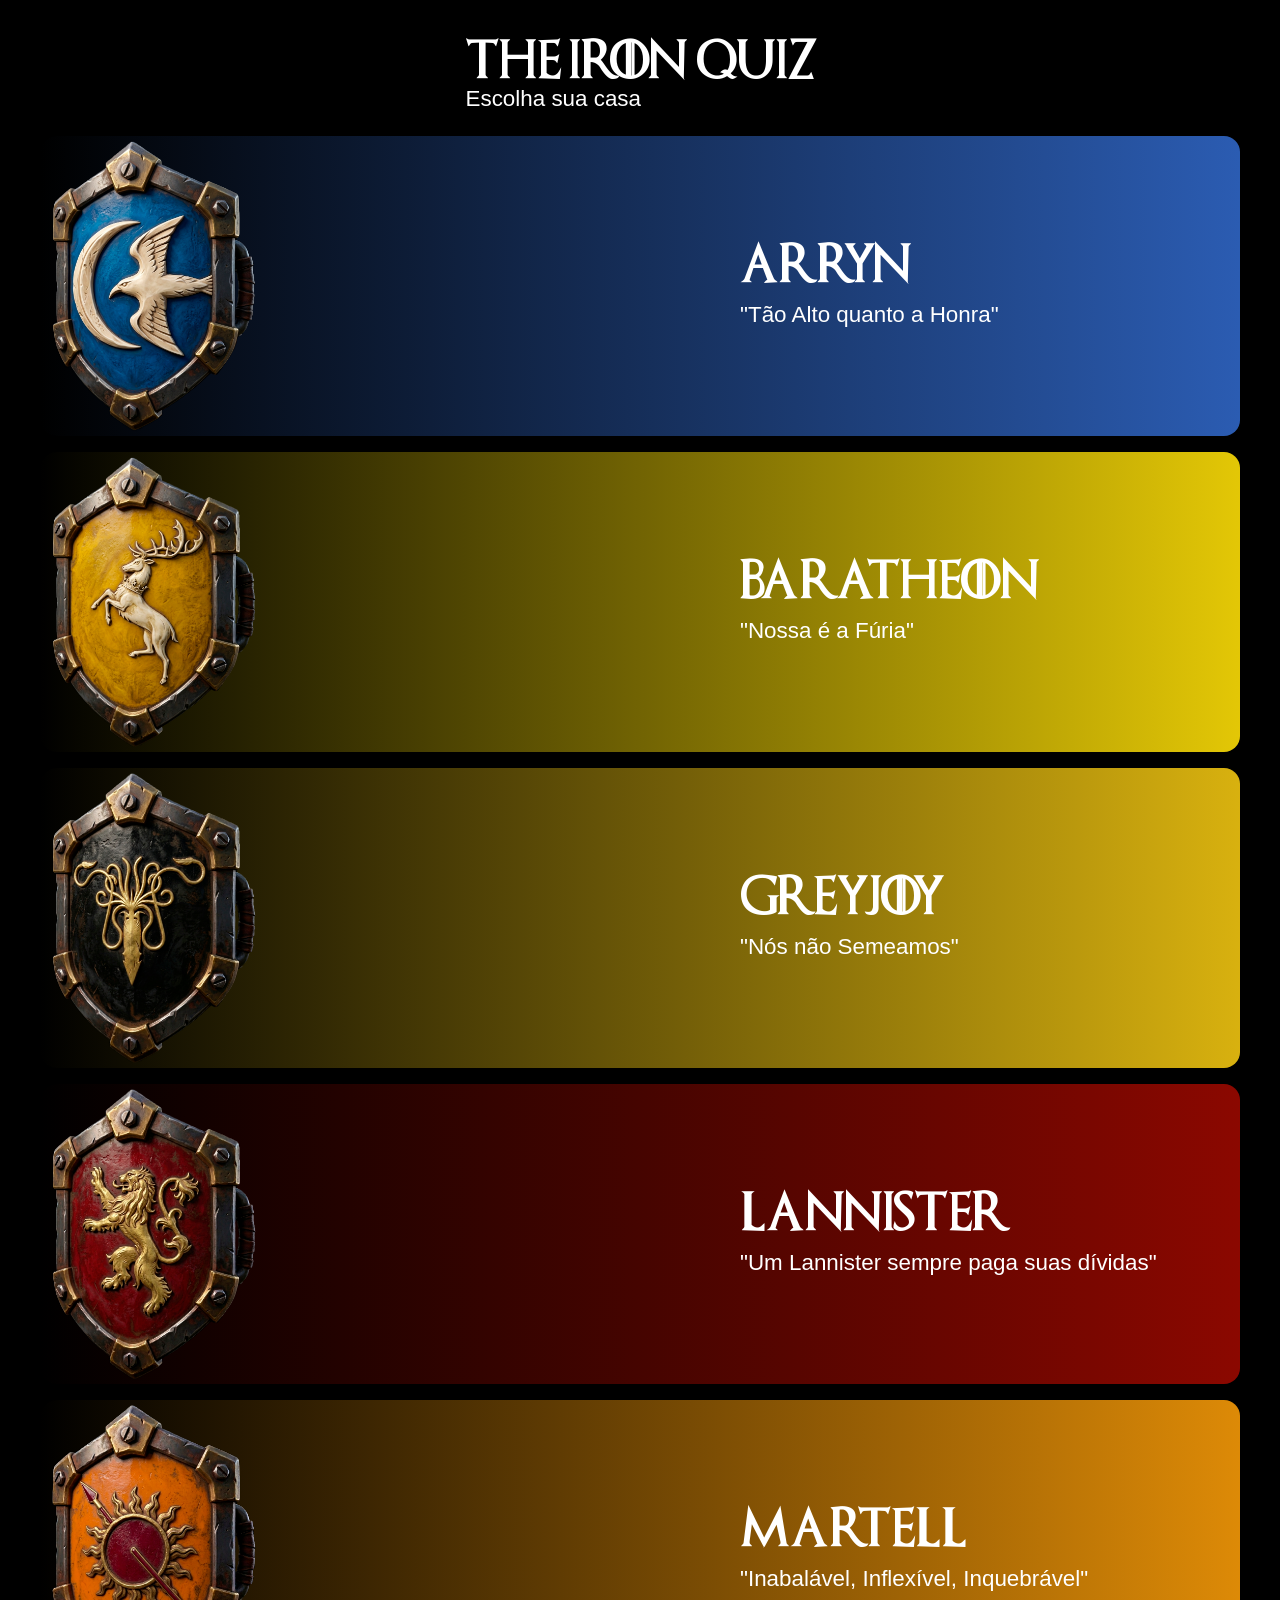
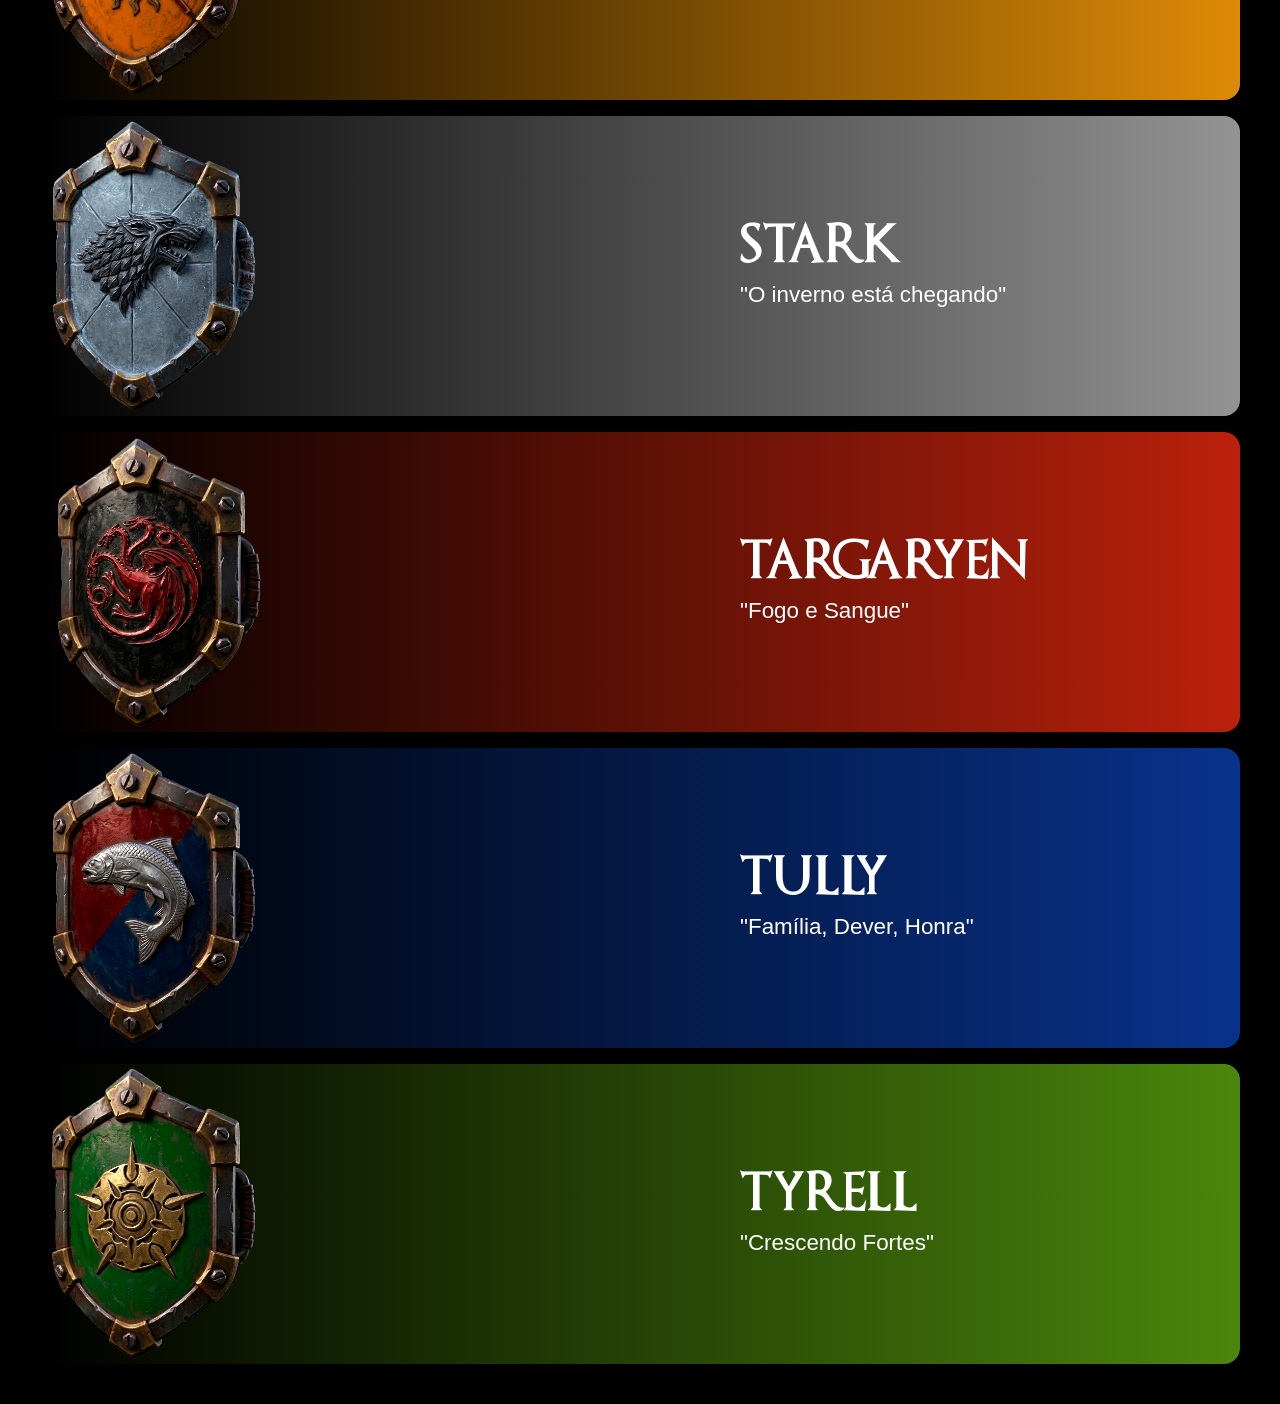
==== index.html @ d583f531 "first commit" ====
<!doctype html>
<html lang="pt-BR">
  <head>
    <meta charset="UTF-8" />
    <meta name="viewport" content="width=device-width, initial-scale=1.0" />
    <title>THE IRON QUIZ</title>
    <link rel="stylesheet" href="assets/css/styles.css" />
  </head>
  <body>
    <main>
      <header>
        <h1>THE IRON QUIZ</h1>
        <p>Escolha sua casa</p>
      </header>
      <section id="container-houses">
        <ul>
          <li>
            <a href="#" target="_blank" rel="noopener noreferrer">
              <article id="arryn-house">
                <img
                  class="shield"
                  src="assets/imgs/png/arryn_house.png"
                  alt=""
                />
                <div class="container-houses-title-and-infos">
                  <h2>ARRYN</h2>
                  <p>"Tão Alto quanto a Honra"</p>
                </div>
              </article>
            </a>
          </li>
          <li>
            <a href="#" target="_blank" rel="noopener noreferrer">
              <article id="baratheon-house">
                <img
                  class="shield"
                  src="assets/imgs/png/baratheon_house.png"
                  alt=""
                />
                <div class="container-houses-title-and-infos">
                  <h2>BARATHEON</h2>
                  <p>"Nossa é a Fúria"</p>
                </div>
              </article>
            </a>
          </li>
          <li>
            <a href="#" target="_blank" rel="noopener noreferrer">
              <article id="greyjoy-house">
                <img
                  class="shield"
                  src="assets/imgs/png/greyjoy_house.png"
                  alt=""
                />
                <div class="container-houses-title-and-infos">
                  <h2>GREYJOY</h2>
                  <p>"Nós não Semeamos"</p>
                </div>
              </article>
            </a>
          </li>
          <li>
            <a href="#" target="_blank" rel="noopener noreferrer">
              <article id="lannister-house">
                <img
                  class="shield"
                  src="assets/imgs/png/lannister_house.png"
                  alt=""
                />
                <div class="container-houses-title-and-infos">
                  <h2>LANNISTER</h2>
                  <p>"Um Lannister sempre paga suas dívidas"</p>
                </div>
              </article>
            </a>
          </li>
          <li>
            <a href="#" target="_blank" rel="noopener noreferrer">
              <article id="martell-house">
                <img
                  class="shield"
                  src="assets/imgs/png/martell_house.png"
                  alt=""
                />
                <div class="container-houses-title-and-infos">
                  <h2>MARTELL</h2>
                  <p>"Inabalável, Inflexível, Inquebrável"</p>
                </div>
              </article>
            </a>
          </li>
          <li>
            <a href="#" target="_blank" rel="noopener noreferrer">
              <article id="stark-house">
                <img
                  class="shield"
                  src="assets/imgs/png/stark_house.png"
                  alt=""
                />
                <div class="container-houses-title-and-infos">
                  <h2>STARK</h2>
                  <p>"O inverno está chegando"</p>
                </div>
              </article>
            </a>
          </li>
          <li>
            <a href="#" target="_blank" rel="noopener noreferrer">
              <article id="targaryen-house">
                <img
                  class="shield"
                  src="assets/imgs/png/targaryen_house.png"
                  alt=""
                />
                <div class="container-houses-title-and-infos">
                  <h2>TARGARYEN</h2>
                  <p>"Fogo e Sangue"</p>
                </div>
              </article>
            </a>
          </li>
          <li>
            <a href="#" target="_blank" rel="noopener noreferrer">
              <article id="tully-house">
                <img
                  class="shield"
                  src="assets/imgs/png/tully_house.png"
                  alt=""
                />
                <div class="container-houses-title-and-infos">
                  <h2>TULLY</h2>
                  <p>"Família, Dever, Honra"</p>
                </div>
              </article>
            </a>
          </li>
          <li>
            <a href="#" target="_blank" rel="noopener noreferrer">
              <article id="tyrell-house">
                <img
                  class="shield"
                  src="assets/imgs/png/tyrell_house.png"
                  alt=""
                />
                <div class="container-houses-title-and-infos">
                  <h2>TYRELL</h2>
                  <p>"Crescendo Fortes"</p>
                </div>
              </article>
            </a>
          </li>
        </ul>
      </section>
    </main>
    <!-- <footer>
      <p>Projeto experiemtal sem fins comerciais.</p>
    </footer> -->
  </body>
</html>
---- assets/css/styles.css ----
@import url(global.css);
@import url(home.css);
@import url(quiz.css);
@import url(responsive.css);
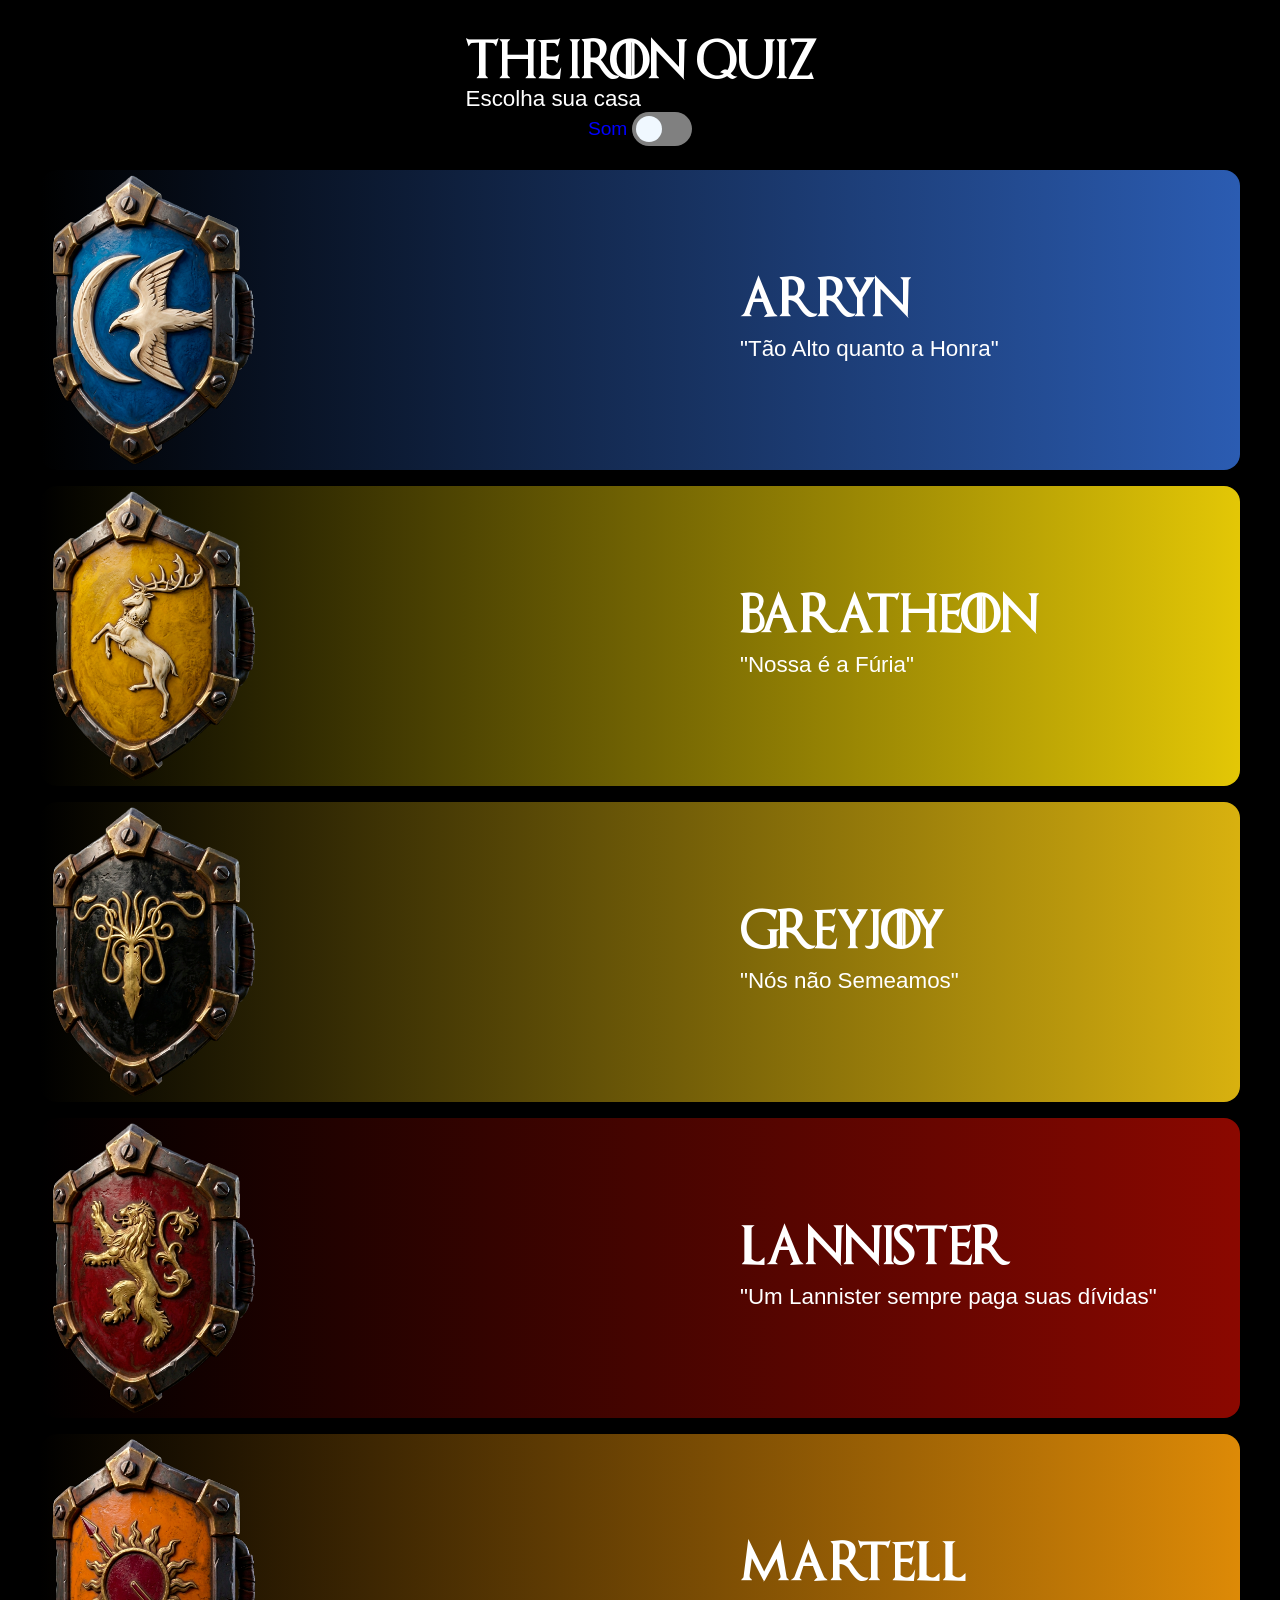
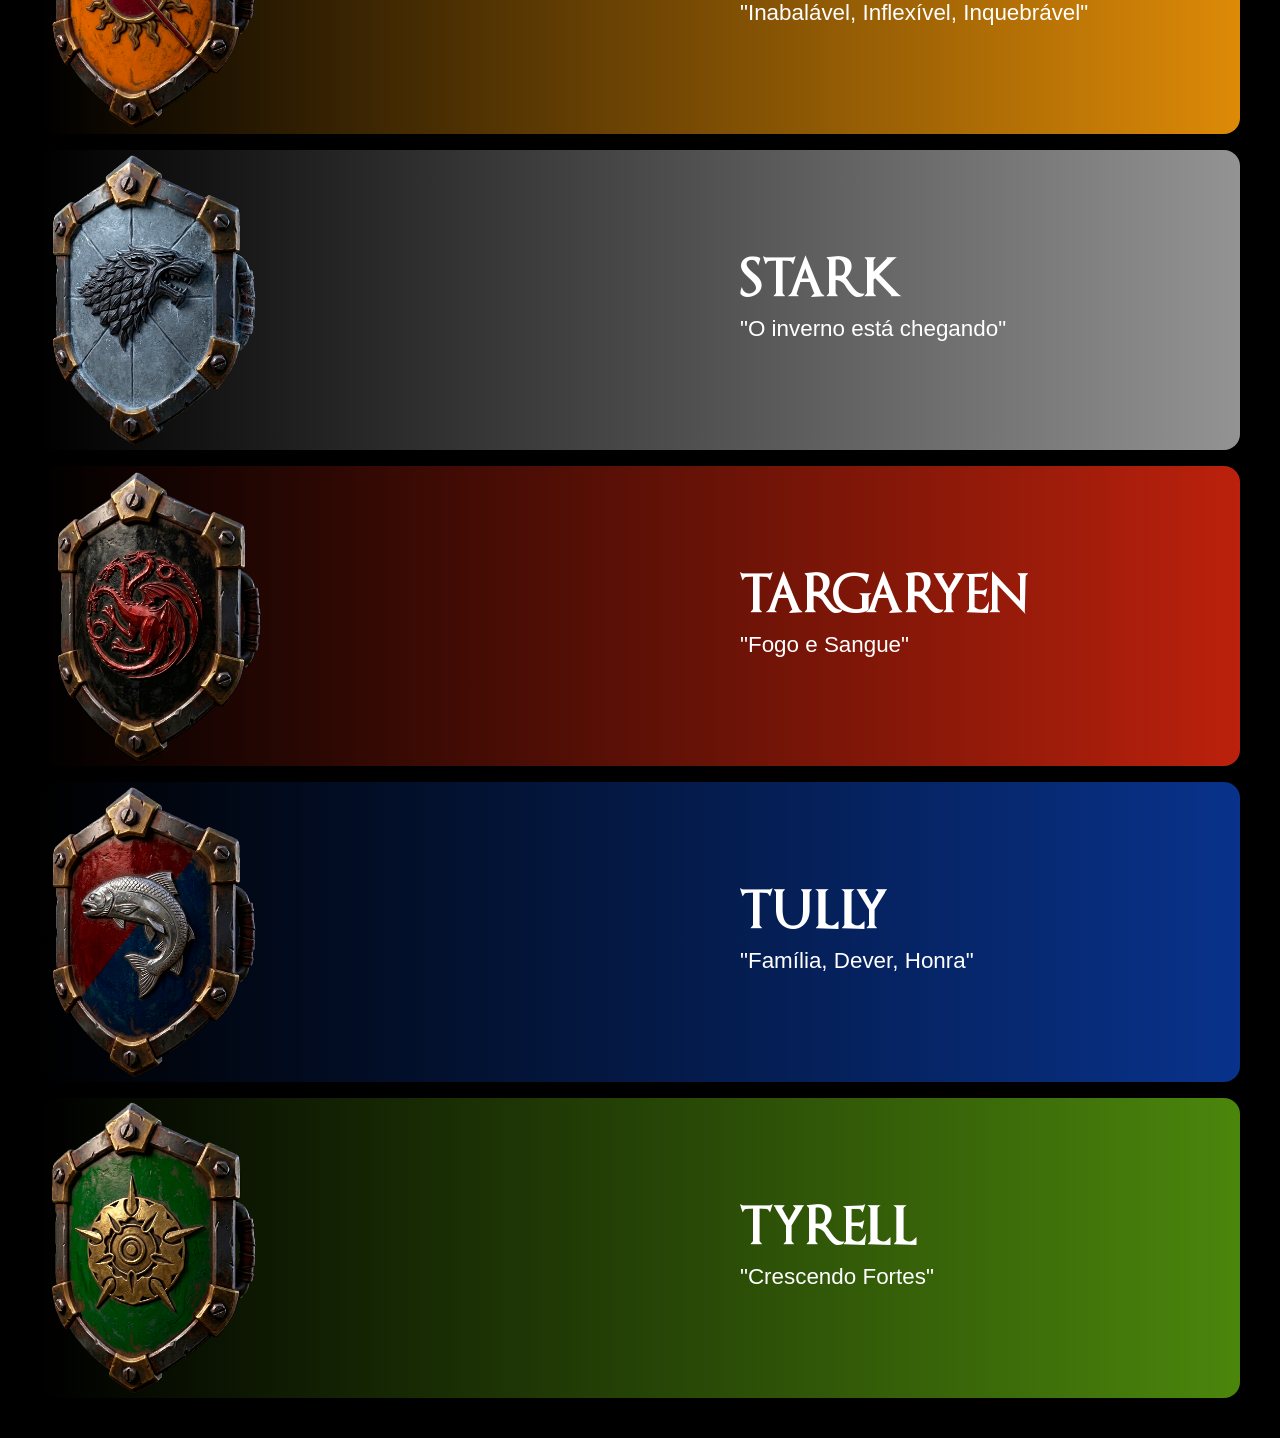
==== commit 1441fd73: "feat: adiciona som para ambiencia e input checkbox para controle do som." ====
--- a/index.html
+++ b/index.html
@@ -5,12 +5,22 @@
     <meta name="viewport" content="width=device-width, initial-scale=1.0" />
     <title>THE IRON QUIZ</title>
     <link rel="stylesheet" href="assets/css/styles.css" />
+    <script src="assets/js/script.js" defer></script>
   </head>
   <body>
     <main>
       <header>
         <h1>THE IRON QUIZ</h1>
         <p>Escolha sua casa</p>
+        <div class="container-checkbox">
+          <label class="switch" for="sound-on-off">
+            <span class="switch-text">Som</span>
+            <div class="switch-wrapper">
+              <input id="sound-on-off" type="checkbox" name="sound-on-off" />
+              <span class="switch-button"></span>
+            </div>
+          </label>
+        </div>
       </header>
       <section id="container-houses">
         <ul>
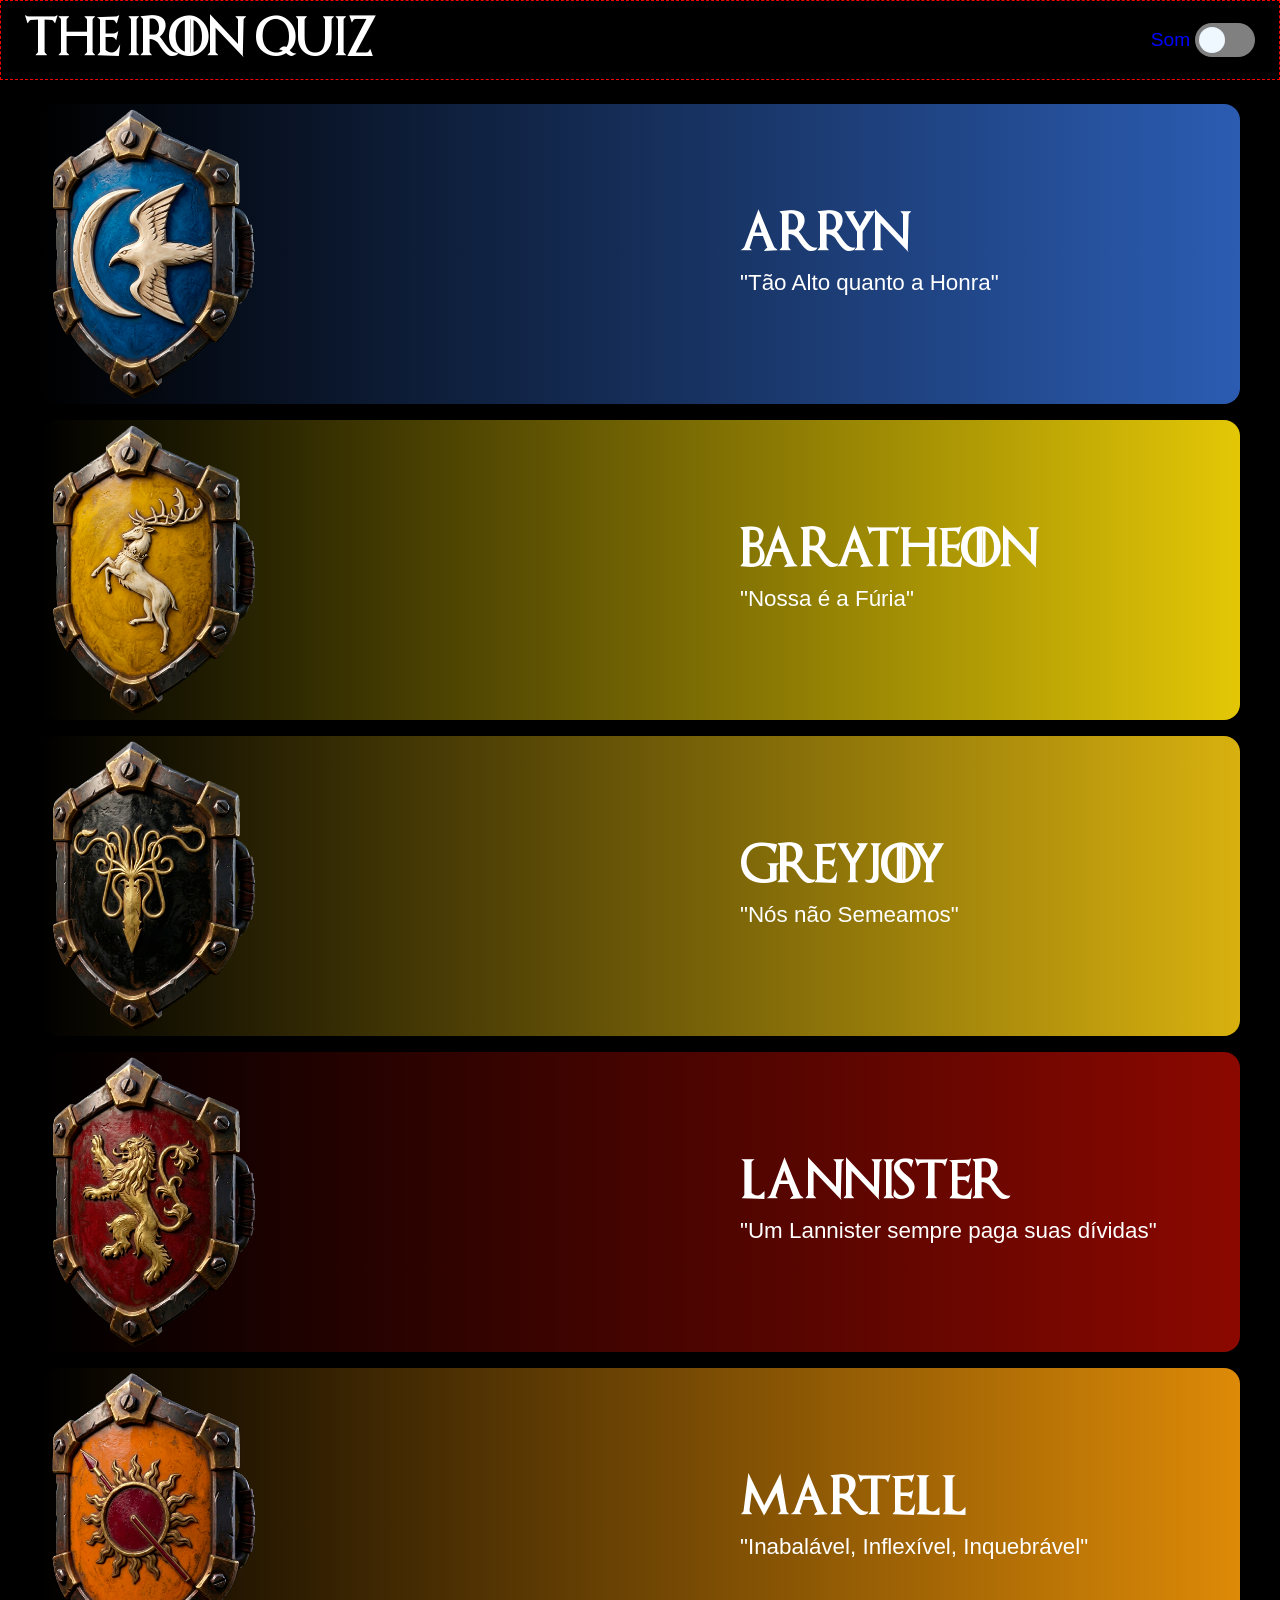
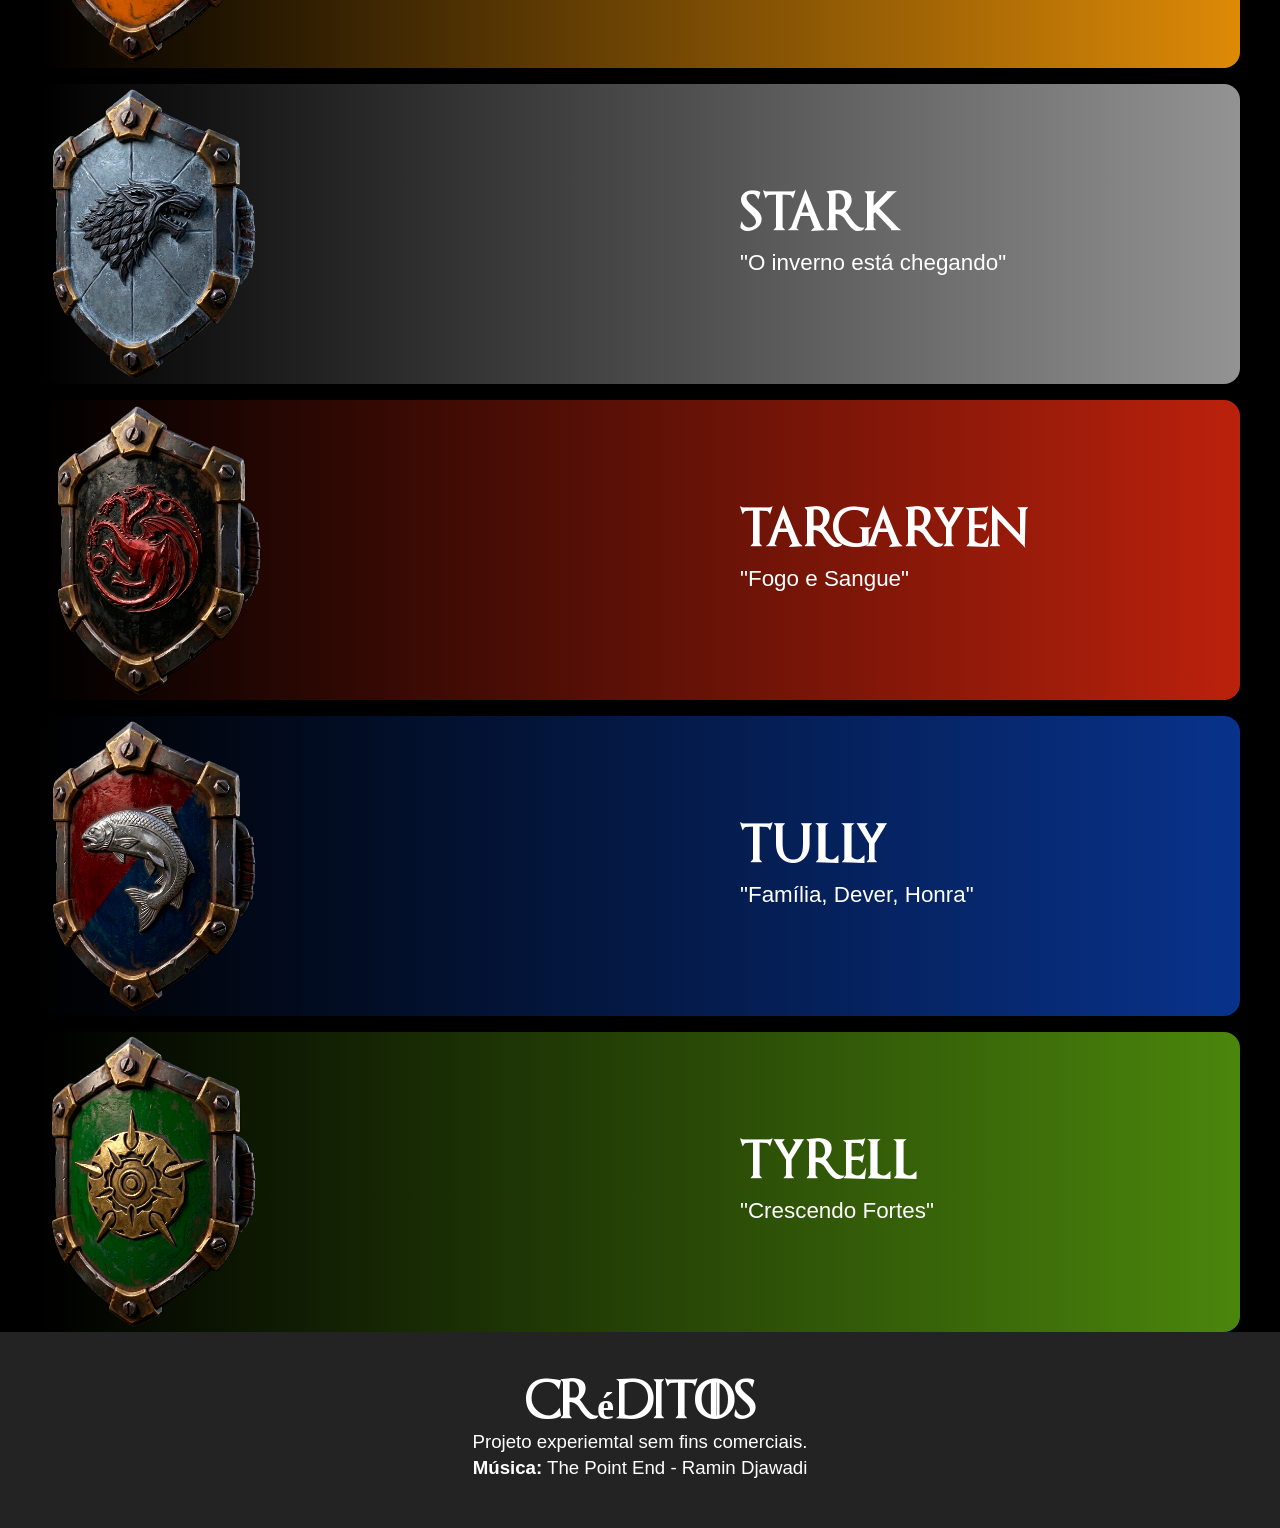
==== commit 77af4910: "feat: adiciona sound efx" ====
--- a/index.html
+++ b/index.html
@@ -9,9 +9,8 @@
   </head>
   <body>
     <main>
-      <header>
+      <header id="main-header">
         <h1>THE IRON QUIZ</h1>
-        <p>Escolha sua casa</p>
         <div class="container-checkbox">
           <label class="switch" for="sound-on-off">
             <span class="switch-text">Som</span>
@@ -25,7 +24,12 @@
       <section id="container-houses">
         <ul>
           <li>
-            <a href="#" target="_blank" rel="noopener noreferrer">
+            <a
+              class="link-house-quiz"
+              href="#"
+              target="_blank"
+              rel="noopener noreferrer"
+            >
               <article id="arryn-house">
                 <img
                   class="shield"
@@ -40,7 +44,12 @@
             </a>
           </li>
           <li>
-            <a href="#" target="_blank" rel="noopener noreferrer">
+            <a
+              class="link-house-quiz"
+              href="#"
+              target="_blank"
+              rel="noopener noreferrer"
+            >
               <article id="baratheon-house">
                 <img
                   class="shield"
@@ -55,7 +64,12 @@
             </a>
           </li>
           <li>
-            <a href="#" target="_blank" rel="noopener noreferrer">
+            <a
+              class="link-house-quiz"
+              href="#"
+              target="_blank"
+              rel="noopener noreferrer"
+            >
               <article id="greyjoy-house">
                 <img
                   class="shield"
@@ -70,7 +84,12 @@
             </a>
           </li>
           <li>
-            <a href="#" target="_blank" rel="noopener noreferrer">
+            <a
+              class="link-house-quiz"
+              href="#"
+              target="_blank"
+              rel="noopener noreferrer"
+            >
               <article id="lannister-house">
                 <img
                   class="shield"
@@ -85,7 +104,12 @@
             </a>
           </li>
           <li>
-            <a href="#" target="_blank" rel="noopener noreferrer">
+            <a
+              class="link-house-quiz"
+              href="#"
+              target="_blank"
+              rel="noopener noreferrer"
+            >
               <article id="martell-house">
                 <img
                   class="shield"
@@ -100,7 +124,12 @@
             </a>
           </li>
           <li>
-            <a href="#" target="_blank" rel="noopener noreferrer">
+            <a
+              class="link-house-quiz"
+              href="#"
+              target="_blank"
+              rel="noopener noreferrer"
+            >
               <article id="stark-house">
                 <img
                   class="shield"
@@ -115,7 +144,12 @@
             </a>
           </li>
           <li>
-            <a href="#" target="_blank" rel="noopener noreferrer">
+            <a
+              class="link-house-quiz"
+              href="#"
+              target="_blank"
+              rel="noopener noreferrer"
+            >
               <article id="targaryen-house">
                 <img
                   class="shield"
@@ -130,7 +164,12 @@
             </a>
           </li>
           <li>
-            <a href="#" target="_blank" rel="noopener noreferrer">
+            <a
+              class="link-house-quiz"
+              href="#"
+              target="_blank"
+              rel="noopener noreferrer"
+            >
               <article id="tully-house">
                 <img
                   class="shield"
@@ -145,7 +184,12 @@
             </a>
           </li>
           <li>
-            <a href="#" target="_blank" rel="noopener noreferrer">
+            <a
+              class="link-house-quiz"
+              href="#"
+              target="_blank"
+              rel="noopener noreferrer"
+            >
               <article id="tyrell-house">
                 <img
                   class="shield"
@@ -162,8 +206,12 @@
         </ul>
       </section>
     </main>
-    <!-- <footer>
-      <p>Projeto experiemtal sem fins comerciais.</p>
-    </footer> -->
+    <footer id="main-footer">
+      <h3>Créditos</h3>
+      <p><small>Projeto experiemtal sem fins comerciais.</small></p>
+      <p>
+        <small><strong>Música:</strong> The Point End - Ramin Djawadi</small>
+      </p>
+    </footer>
   </body>
 </html>
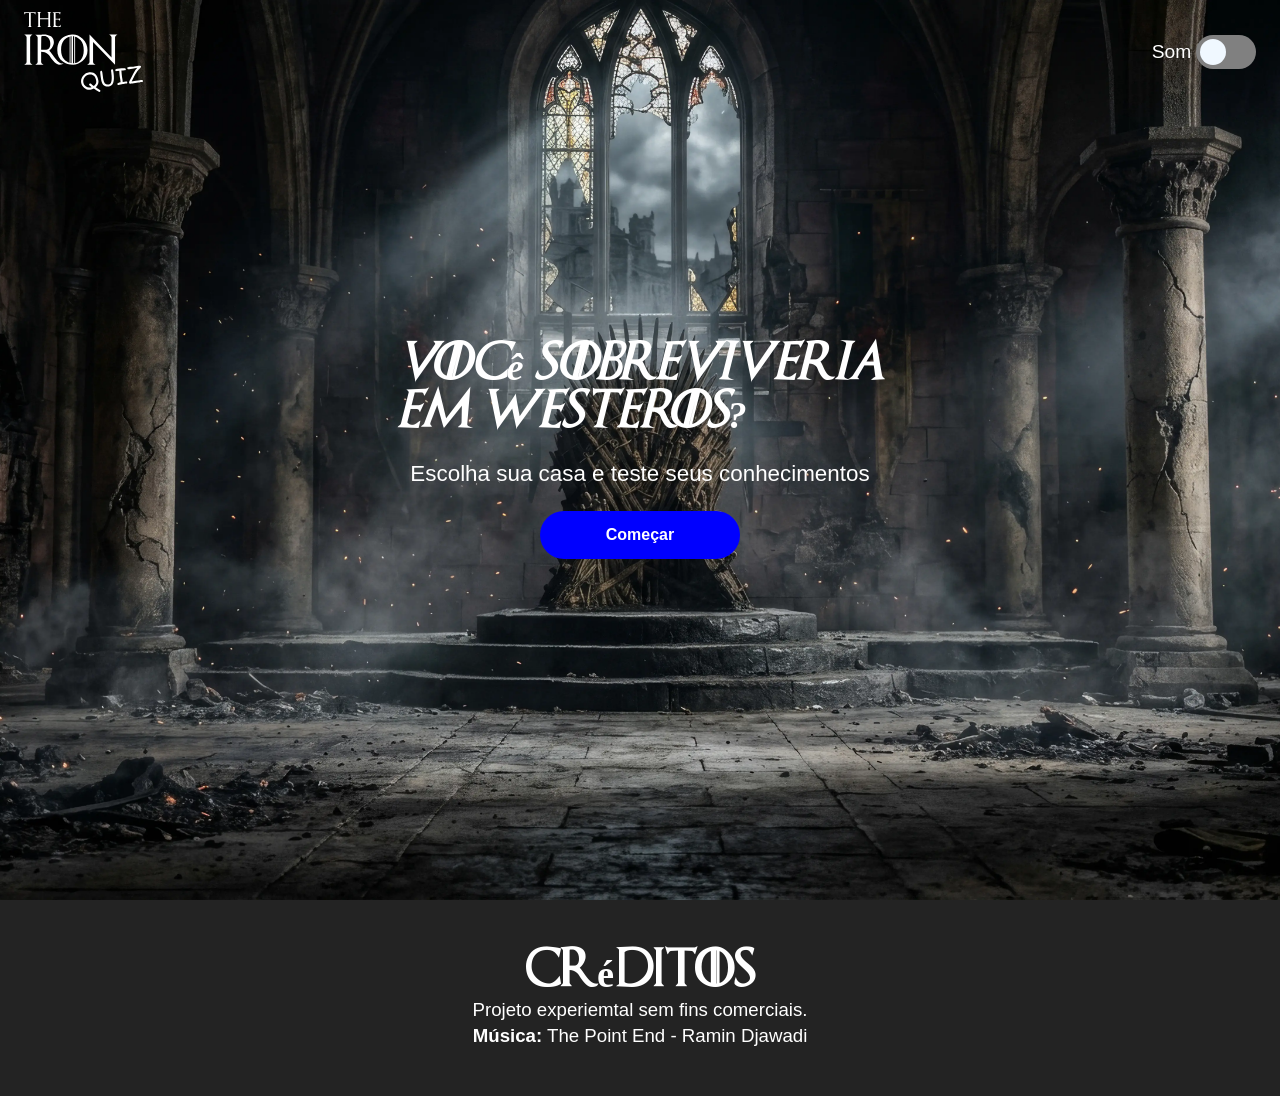
==== commit 946b69c0: "feat/style: adiciona fundo temático na hero" ====
--- a/index.html
+++ b/index.html
@@ -10,7 +10,7 @@
   <body>
     <main>
       <header id="main-header">
-        <h1>THE IRON QUIZ</h1>
+        <img id="logo" src="/assets/imgs/svg/logo_iron_quiz.svg" alt="" />
         <div class="container-checkbox">
           <label class="switch" for="sound-on-off">
             <span class="switch-text">Som</span>
@@ -21,189 +21,13 @@
           </label>
         </div>
       </header>
-      <section id="container-houses">
-        <ul>
-          <li>
-            <a
-              class="link-house-quiz"
-              href="#"
-              target="_blank"
-              rel="noopener noreferrer"
-            >
-              <article id="arryn-house">
-                <img
-                  class="shield"
-                  src="assets/imgs/png/arryn_house.png"
-                  alt=""
-                />
-                <div class="container-houses-title-and-infos">
-                  <h2>ARRYN</h2>
-                  <p>"Tão Alto quanto a Honra"</p>
-                </div>
-              </article>
-            </a>
-          </li>
-          <li>
-            <a
-              class="link-house-quiz"
-              href="#"
-              target="_blank"
-              rel="noopener noreferrer"
-            >
-              <article id="baratheon-house">
-                <img
-                  class="shield"
-                  src="assets/imgs/png/baratheon_house.png"
-                  alt=""
-                />
-                <div class="container-houses-title-and-infos">
-                  <h2>BARATHEON</h2>
-                  <p>"Nossa é a Fúria"</p>
-                </div>
-              </article>
-            </a>
-          </li>
-          <li>
-            <a
-              class="link-house-quiz"
-              href="#"
-              target="_blank"
-              rel="noopener noreferrer"
-            >
-              <article id="greyjoy-house">
-                <img
-                  class="shield"
-                  src="assets/imgs/png/greyjoy_house.png"
-                  alt=""
-                />
-                <div class="container-houses-title-and-infos">
-                  <h2>GREYJOY</h2>
-                  <p>"Nós não Semeamos"</p>
-                </div>
-              </article>
-            </a>
-          </li>
-          <li>
-            <a
-              class="link-house-quiz"
-              href="#"
-              target="_blank"
-              rel="noopener noreferrer"
-            >
-              <article id="lannister-house">
-                <img
-                  class="shield"
-                  src="assets/imgs/png/lannister_house.png"
-                  alt=""
-                />
-                <div class="container-houses-title-and-infos">
-                  <h2>LANNISTER</h2>
-                  <p>"Um Lannister sempre paga suas dívidas"</p>
-                </div>
-              </article>
-            </a>
-          </li>
-          <li>
-            <a
-              class="link-house-quiz"
-              href="#"
-              target="_blank"
-              rel="noopener noreferrer"
-            >
-              <article id="martell-house">
-                <img
-                  class="shield"
-                  src="assets/imgs/png/martell_house.png"
-                  alt=""
-                />
-                <div class="container-houses-title-and-infos">
-                  <h2>MARTELL</h2>
-                  <p>"Inabalável, Inflexível, Inquebrável"</p>
-                </div>
-              </article>
-            </a>
-          </li>
-          <li>
-            <a
-              class="link-house-quiz"
-              href="#"
-              target="_blank"
-              rel="noopener noreferrer"
-            >
-              <article id="stark-house">
-                <img
-                  class="shield"
-                  src="assets/imgs/png/stark_house.png"
-                  alt=""
-                />
-                <div class="container-houses-title-and-infos">
-                  <h2>STARK</h2>
-                  <p>"O inverno está chegando"</p>
-                </div>
-              </article>
-            </a>
-          </li>
-          <li>
-            <a
-              class="link-house-quiz"
-              href="#"
-              target="_blank"
-              rel="noopener noreferrer"
-            >
-              <article id="targaryen-house">
-                <img
-                  class="shield"
-                  src="assets/imgs/png/targaryen_house.png"
-                  alt=""
-                />
-                <div class="container-houses-title-and-infos">
-                  <h2>TARGARYEN</h2>
-                  <p>"Fogo e Sangue"</p>
-                </div>
-              </article>
-            </a>
-          </li>
-          <li>
-            <a
-              class="link-house-quiz"
-              href="#"
-              target="_blank"
-              rel="noopener noreferrer"
-            >
-              <article id="tully-house">
-                <img
-                  class="shield"
-                  src="assets/imgs/png/tully_house.png"
-                  alt=""
-                />
-                <div class="container-houses-title-and-infos">
-                  <h2>TULLY</h2>
-                  <p>"Família, Dever, Honra"</p>
-                </div>
-              </article>
-            </a>
-          </li>
-          <li>
-            <a
-              class="link-house-quiz"
-              href="#"
-              target="_blank"
-              rel="noopener noreferrer"
-            >
-              <article id="tyrell-house">
-                <img
-                  class="shield"
-                  src="assets/imgs/png/tyrell_house.png"
-                  alt=""
-                />
-                <div class="container-houses-title-and-infos">
-                  <h2>TYRELL</h2>
-                  <p>"Crescendo Fortes"</p>
-                </div>
-              </article>
-            </a>
-          </li>
-        </ul>
+      <section id="hero">
+        <h1 style="font-style: oblique">
+          Você sobreviveria <br />
+          em Westeros?
+        </h1>
+        <p>Escolha sua casa e teste seus conhecimentos</p>
+        <a id="link-start-game" href="/pages/houses.html">Começar</a>
       </section>
     </main>
     <footer id="main-footer">
--- a/assets/css/styles.css
+++ b/assets/css/styles.css
@@ -2,3 +2,4 @@
 @import url(home.css);
 @import url(quiz.css);
 @import url(responsive.css);
+@import url(hero.css);
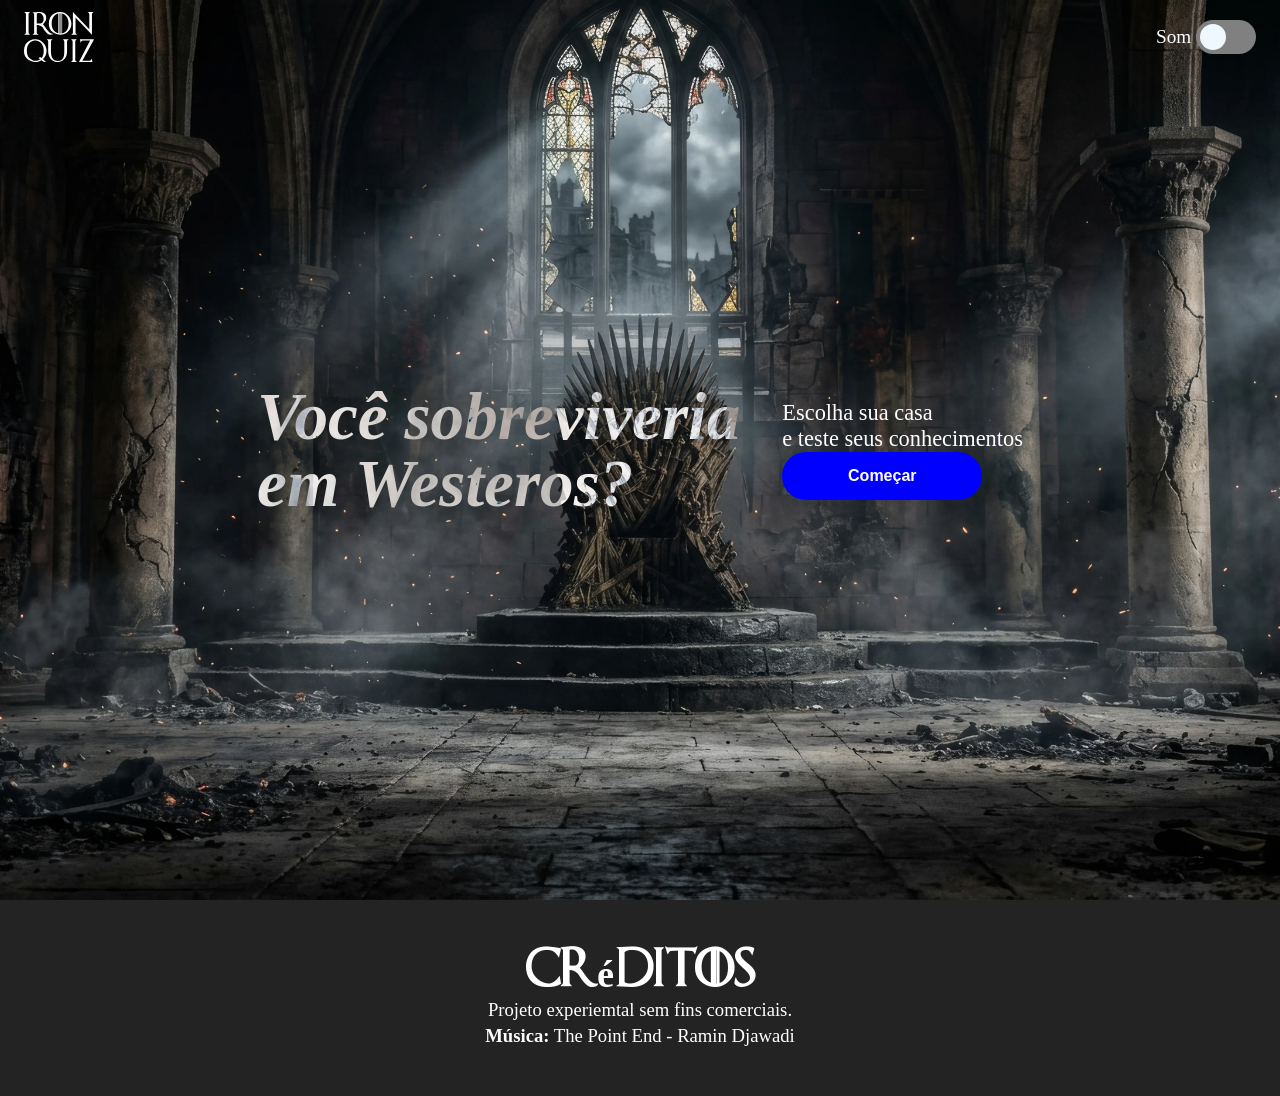
==== commit 62b17a1c: "feat: adiciona favicon e faz alguns ajustes" ====
--- a/index.html
+++ b/index.html
@@ -4,13 +4,18 @@
     <meta charset="UTF-8" />
     <meta name="viewport" content="width=device-width, initial-scale=1.0" />
     <title>THE IRON QUIZ</title>
+    <link
+      rel="shortcut icon"
+      href="favicon_iron_quiz.svg"
+      type="image/x-icon"
+    />
     <link rel="stylesheet" href="assets/css/styles.css" />
     <script src="assets/js/script.js" defer></script>
   </head>
   <body>
     <main>
       <header id="main-header">
-        <img id="logo" src="/assets/imgs/svg/logo_iron_quiz.svg" alt="" />
+        <img id="logo" src="assets/imgs/svg/logo_iron_quiz_white.svg" alt="" />
         <div class="container-checkbox">
           <label class="switch" for="sound-on-off">
             <span class="switch-text">Som</span>
@@ -22,12 +27,19 @@
         </div>
       </header>
       <section id="hero">
-        <h1 style="font-style: oblique">
-          Você sobreviveria <br />
-          em Westeros?
-        </h1>
-        <p>Escolha sua casa e teste seus conhecimentos</p>
-        <a id="link-start-game" href="/pages/houses.html">Começar</a>
+        <div id="container-hero-title">
+          <h1 id="hero-title" style="font-style: oblique">
+            Você sobreviveria <br />
+            em Westeros?
+          </h1>
+        </div>
+        <div>
+          <p id="hero-paragraph">
+            Escolha sua casa <br />
+            e teste seus conhecimentos
+          </p>
+          <a id="link-start-game" href="pages/houses.html">Começar</a>
+        </div>
       </section>
     </main>
     <footer id="main-footer">
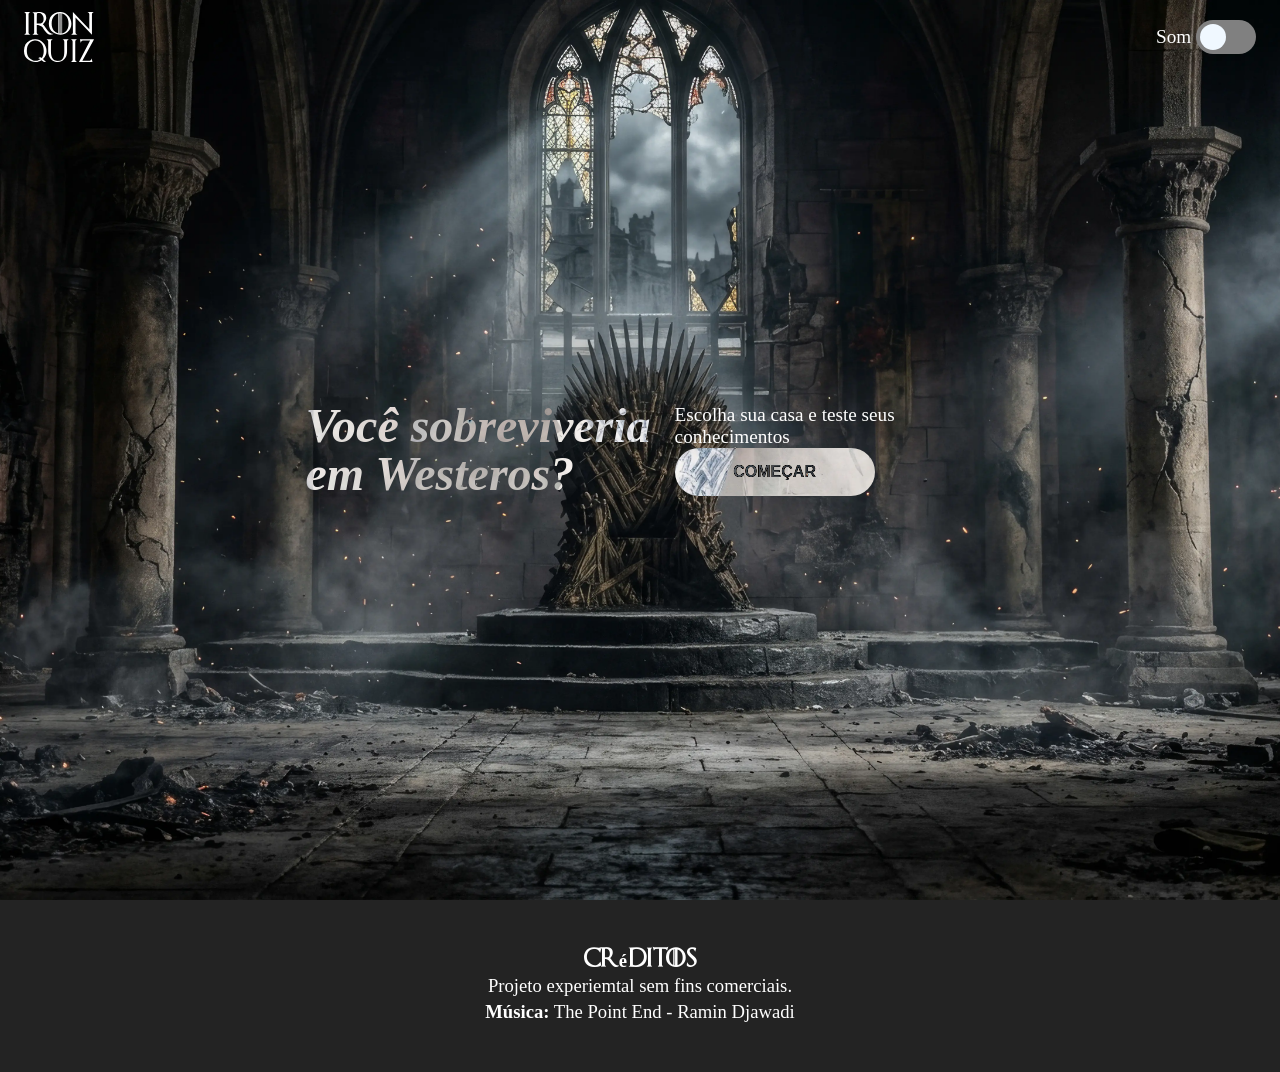
==== commit 0224281d: "feat: ajusta gap, alinhamento e estrutura da secao hero em mobile" ====
--- a/index.html
+++ b/index.html
@@ -33,11 +33,8 @@
             em Westeros?
           </h1>
         </div>
-        <div>
-          <p id="hero-paragraph">
-            Escolha sua casa <br />
-            e teste seus conhecimentos
-          </p>
+        <div id="container-hero-subtitle-and-link">
+          <p id="hero-paragraph">Escolha sua casa e teste seus conhecimentos</p>
           <a id="link-start-game" href="pages/houses.html">Começar</a>
         </div>
       </section>
